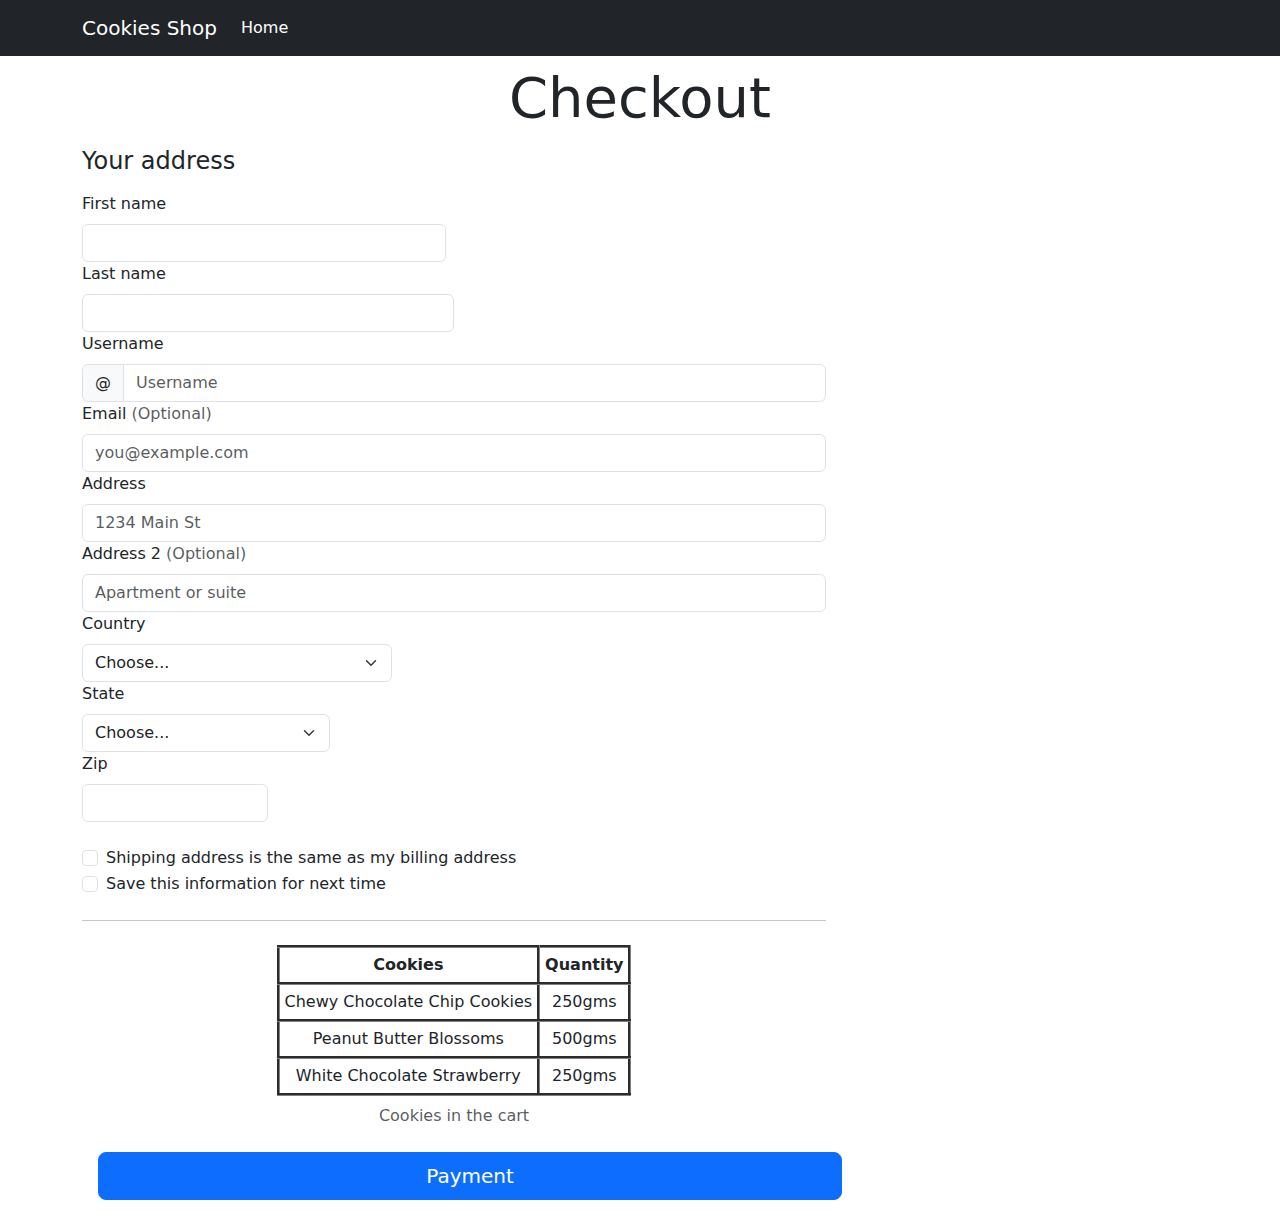
==== Checkout_page.html @ de2ed803 "First commit HTML Capstone project" ====
<!DOCTYPE html>

<html lang="en">

<head>
    <meta charset="utf-8">
    <title>Checkout Page</title>
    <meta name="viewport" content="width=device-width, initial-scale=1">
    <link href="https://cdn.jsdelivr.net/npm/bootstrap@5.3.3/dist/css/bootstrap.min.css" rel="stylesheet"
        integrity="sha384-QWTKZyjpPEjISv5WaRU9OFeRpok6YctnYmDr5pNlyT2bRjXh0JMhjY6hW+ALEwIH" crossorigin="anonymous">
    <script src="https://cdn.jsdelivr.net/npm/bootstrap@5.3.3/dist/js/bootstrap.bundle.min.js"
        integrity="sha384-YvpcrYf0tY3lHB60NNkmXc5s9fDVZLESaAA55NDzOxhy9GkcIdslK1eN7N6jIeHz"
        crossorigin="anonymous"></script>
    <link rel="stylesheet" href="css/styles.css">
</head>

<body>
    <div>
        <header>
            <nav class="navbar navbar-expand-lg navbar-dark bg-dark bg-primary">
                <div class="container">
                    <a class="navbar-brand" href="index.html">Cookies Shop</a>
                    <button class="navbar-toggler" type="button" data-bs-toggle="collapse"
                        data-bs-target="#navbarCollapse" aria-controls="navbarCollapse" aria-expanded="false"
                        aria-label="Toggle navigation">
                        <span class="navbar-toggler-icon"></span>
                    </button>
                    <div class="collapse navbar-collapse" id="navbarCollapse">
                        <ul class="nav navbar-nav mr-auto">
                            <li class="nav-item">
                                <a class="nav-link active" href="index.html">Home</a>
                        </ul>
                    </div>
                </div>
            </nav>
        </header>
    </div>
    <main>
        <div class="container container-fluid">
            <div class="p-2 text-center">
                <h1 class="display-4">Checkout</h1>
            </div>
            <div class="col-md-7 col-lg-8">
                <h4 class="mb-3">Your address</h4>
                <form class="needs-validation" action="done.html" method="get" novalidate>
                    <div class="row g-3">
                        <div class="col-sm-6">
                            <label for="firstName" class="form-label">First name</label>
                            <input type="text" class="form-control" id="firstName" placeholder="" value="" required>
                            <div class="invalid-feedback">
                                Valid first name is required.
                            </div>
                        </div>
                    </div>
                    <div class="col-sm-6">
                        <label for="lastName" class="form-label">Last name</label>
                        <input type="text" class="form-control" id="lastName" placeholder="" value="" required>
                        <div class="invalid-feedback">
                            Valid last name is required.
                        </div>
                    </div>

                    <div class="col-12">
                        <label for="username" class="form-label">Username</label>
                        <div class="input-group has-validation">
                            <span class="input-group-text">@</span>
                            <input type="text" class="form-control" id="username" placeholder="Username" required>
                            <div class="invalid-feedback">
                                Your username is required.
                            </div>
                        </div>
                    </div>
                    <div class="col-12">
                        <label for="email" class="form-label">Email <span class="text-muted">(Optional)</span></label>
                        <input type="email" class="form-control" id="email" placeholder="you@example.com" required>
                        <div class="invalid-feedback">
                            Please enter a valid email address for shipping updates.
                        </div>
                    </div>


                    <div class="col-12">
                        <label for="address" class="form-label">Address</label>
                        <input type="text" class="form-control" id="address" placeholder="1234 Main St" required>
                        <div class="invalid-feedback">
                            Please enter your shipping address.
                        </div>
                    </div>

                    <div class="col-12">
                        <label for="address2" class="form-label">Address 2 <span
                                class="text-muted">(Optional)</span></label>
                        <input type="text" class="form-control" id="address2" placeholder="Apartment or suite">
                    </div>

                    <div class="col-md-5">
                        <label for="country" class="form-label">Country</label>
                        <select class="form-select" id="country" required>
                            <option value="">Choose...</option>
                            <option>Belgium</option>
                            <option>France</option>
                            <option>Germany</option>
                            <option>India</option>
                            <option>United Kingdom</option>
                            <option>United States</option>
                        </select>
                        <div class="invalid-feedback">
                            Please select a valid country.
                        </div>
                    </div>

                    <div class="col-md-4">
                        <label for="state" class="form-label">State</label>
                        <select class="form-select" id="state" required>
                            <option value="">Choose...</option>
                            <option>Not applicable</option>
                            <option>Alabama</option>
                            <option>Alaska</option>
                            <option>Arizona</option>
                            <option>Arkansas</option>
                            <option>Bengaluru</option>
                            <option>California</option>
                            <option>Colorado</option>
                            <option>Connecticut</option>
                            <option>Delaware</option>
                            <option>Florida</option>
                            <option>Georgia</option>
                            <option>Hawaii</option>
                            <option>Idaho</option>
                        </select>
                        <div class="invalid-feedback">
                            Please provide a valid state.
                        </div>
                    </div>
                    <div class="col-md-3">
                        <label for="zip" class="form-label">Zip</label>
                        <input type="text" class="form-control" id="zip" placeholder="" required>
                        <div class="invalid-feedback">
                            Zip code required.
                        </div>
                    </div>

                    <br>
                    <div class="form-check">
                        <input type="checkbox" class="form-check-input" id="same-address">
                        <label class="form-check-label" for="same-address">Shipping address is the same as my
                            billing
                            address</label>
                    </div>
                    <div class="form-check">
                        <input type="checkbox" class="form-check-input" id="save-info">
                        <label class="form-check-label" for="save-info">Save this information for next time</label>
                    </div>
                    <hr class="my-4">
                    <div>
                        <table>
                            <Caption style="text-align: center;">Cookies in the cart</Caption>
                            <thead>
                                <tr>
                                    <th>Cookies</th>
                                    <th>Quantity</th>
                                </tr>
                            </thead>
                            <tr>
                                <td>Chewy Chocolate Chip Cookies</td>
                                <td>250gms</td>
                            </tr>
                            <tr>
                                <td>Peanut Butter Blossoms</td>
                                <td>500gms</td>
                            </tr>
                            <tr>
                                <td>White Chocolate Strawberry</td>
                                <td>250gms</td>
                            </tr>
                        </table>
                    </div>
                    <button class="w-100 btn btn-primary btn-lg m-3" type="submit">Payment</button>
                    <br>
                </form>
            </div>
        </div>
    </main>
</body>
---- css/styles.css ----
.text-justify  { text-align: justify !important; }

.banner {
    background: url('../images/Crazy-No-Bake-Cookies1.jpg') no-repeat fixed;
    box-shadow: inset 0 0 0 100vw rgba(0, 0, 0, 0.1);
    height: 40vh;
    background-size: cover
  }

  /*.card {
    background: #222;
    border: 1px solid #dd2476;
    color: rgba(250, 250, 250, 0.8);
    margin-bottom: 2rem;
  }*/

  table {
    margin-left:auto;
    margin-right:auto;
}
th, td {
    border-width:3px;
    border-style:groove;
    padding: 5px;
    text-align: center;
}
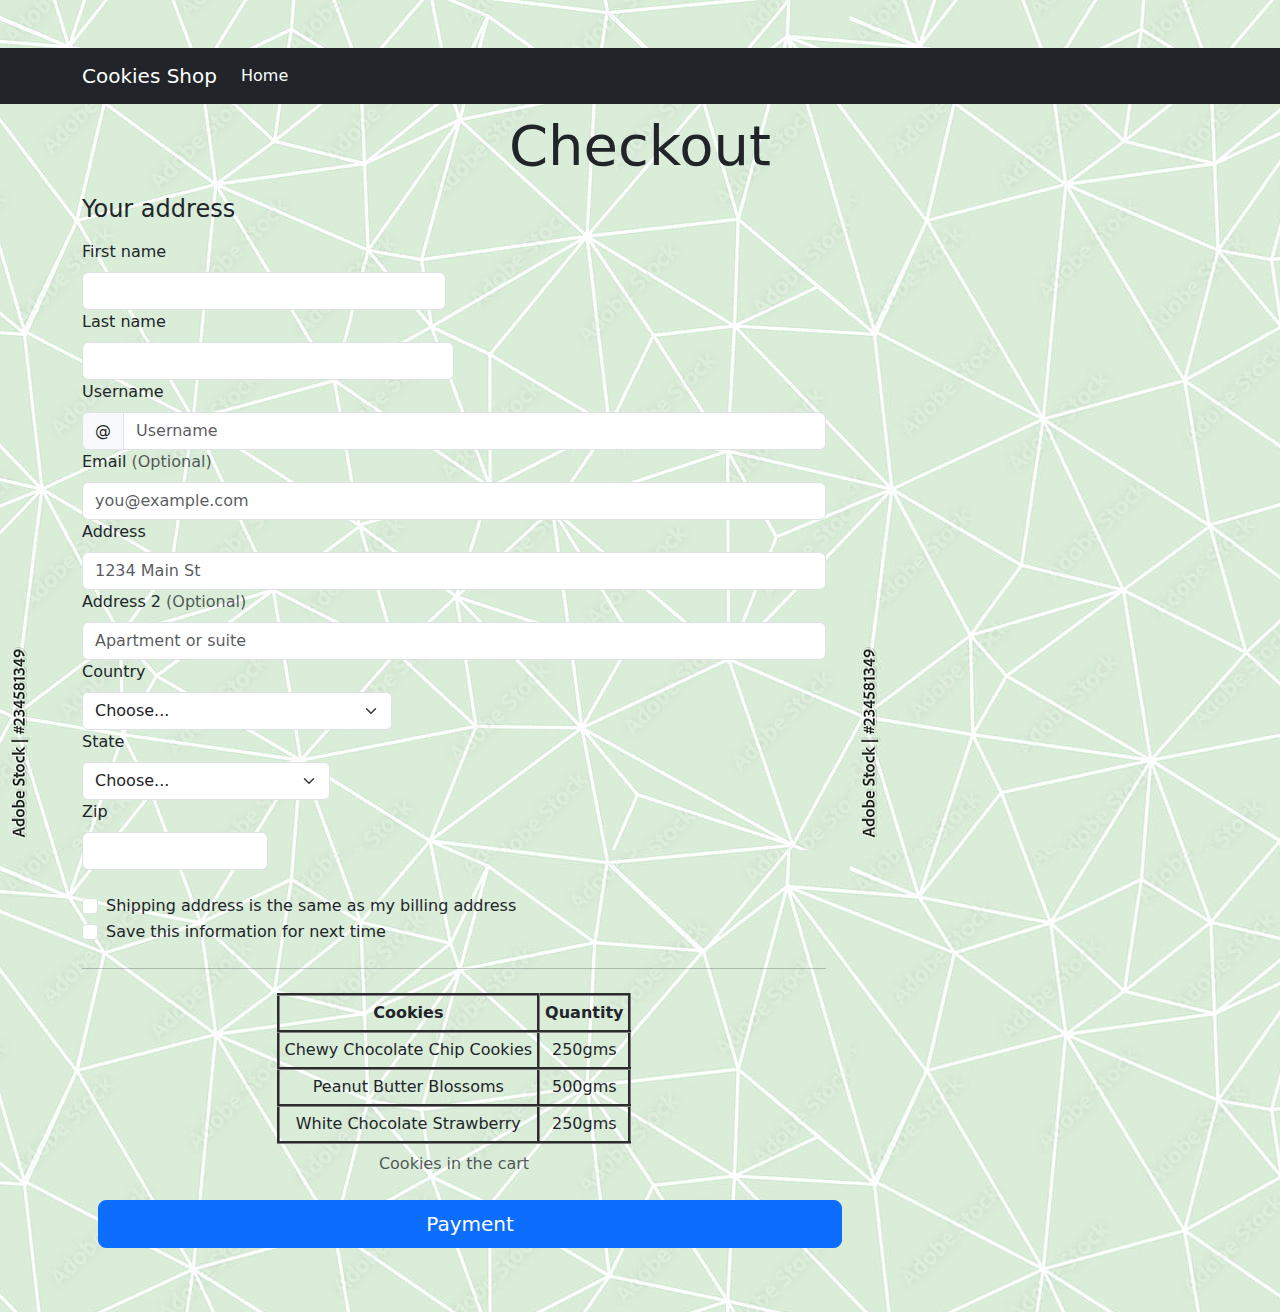
==== commit 923af084: "included javascript file" ====
--- a/Checkout_page.html
+++ b/Checkout_page.html
@@ -12,6 +12,7 @@
         integrity="sha384-YvpcrYf0tY3lHB60NNkmXc5s9fDVZLESaAA55NDzOxhy9GkcIdslK1eN7N6jIeHz"
         crossorigin="anonymous"></script>
     <link rel="stylesheet" href="css/styles.css">
+    <script src="js/form-validation.js"></script>
 </head>
 
 <body>
--- a/css/styles.css
+++ b/css/styles.css
@@ -1,28 +1,37 @@
-.text-justify  { text-align: justify !important; }
+.text-justify {
+  text-align: justify !important;
+}
 
 .banner {
-    background: url('../images/Crazy-No-Bake-Cookies1.jpg') no-repeat fixed;
-    box-shadow: inset 0 0 0 100vw rgba(0, 0, 0, 0.1);
-    height: 40vh;
-    background-size: cover
-  }
+  background: url('../images/Crazy-No-Bake-Cookies1.jpg') no-repeat fixed;
+  box-shadow: inset 0 0 0 100vw rgba(0, 0, 0, 0.1);
+  height: 40vh;
+  background-size: cover
+}
 
-  /*.card {
+/*.card {
     background: #222;
     border: 1px solid #dd2476;
     color: rgba(250, 250, 250, 0.8);
     margin-bottom: 2rem;
   }*/
 
-  table {
-    margin-left:auto;
-    margin-right:auto;
-}
-th, td {
-    border-width:3px;
-    border-style:groove;
-    padding: 5px;
-    text-align: center;
+table {
+  margin-left: auto;
+  margin-right: auto;
 }
 
-  +th,
+td {
+  border-width: 3px;
+  border-style: groove;
+  padding: 5px;
+  text-align: center;
+}
+
+body {
+  padding-top: 3rem;
+  padding-bottom: 3rem;
+  background-image: url('../images/desktop-wallpaper-mint-green-network-web-texture-seamless-pattern-great-for-abstract-modern-background-invitations-packaging-design-projects-surface-pattern-design-stock-vector-mint-green-abstract.jpg');
+  background-repeat: repeat;
+}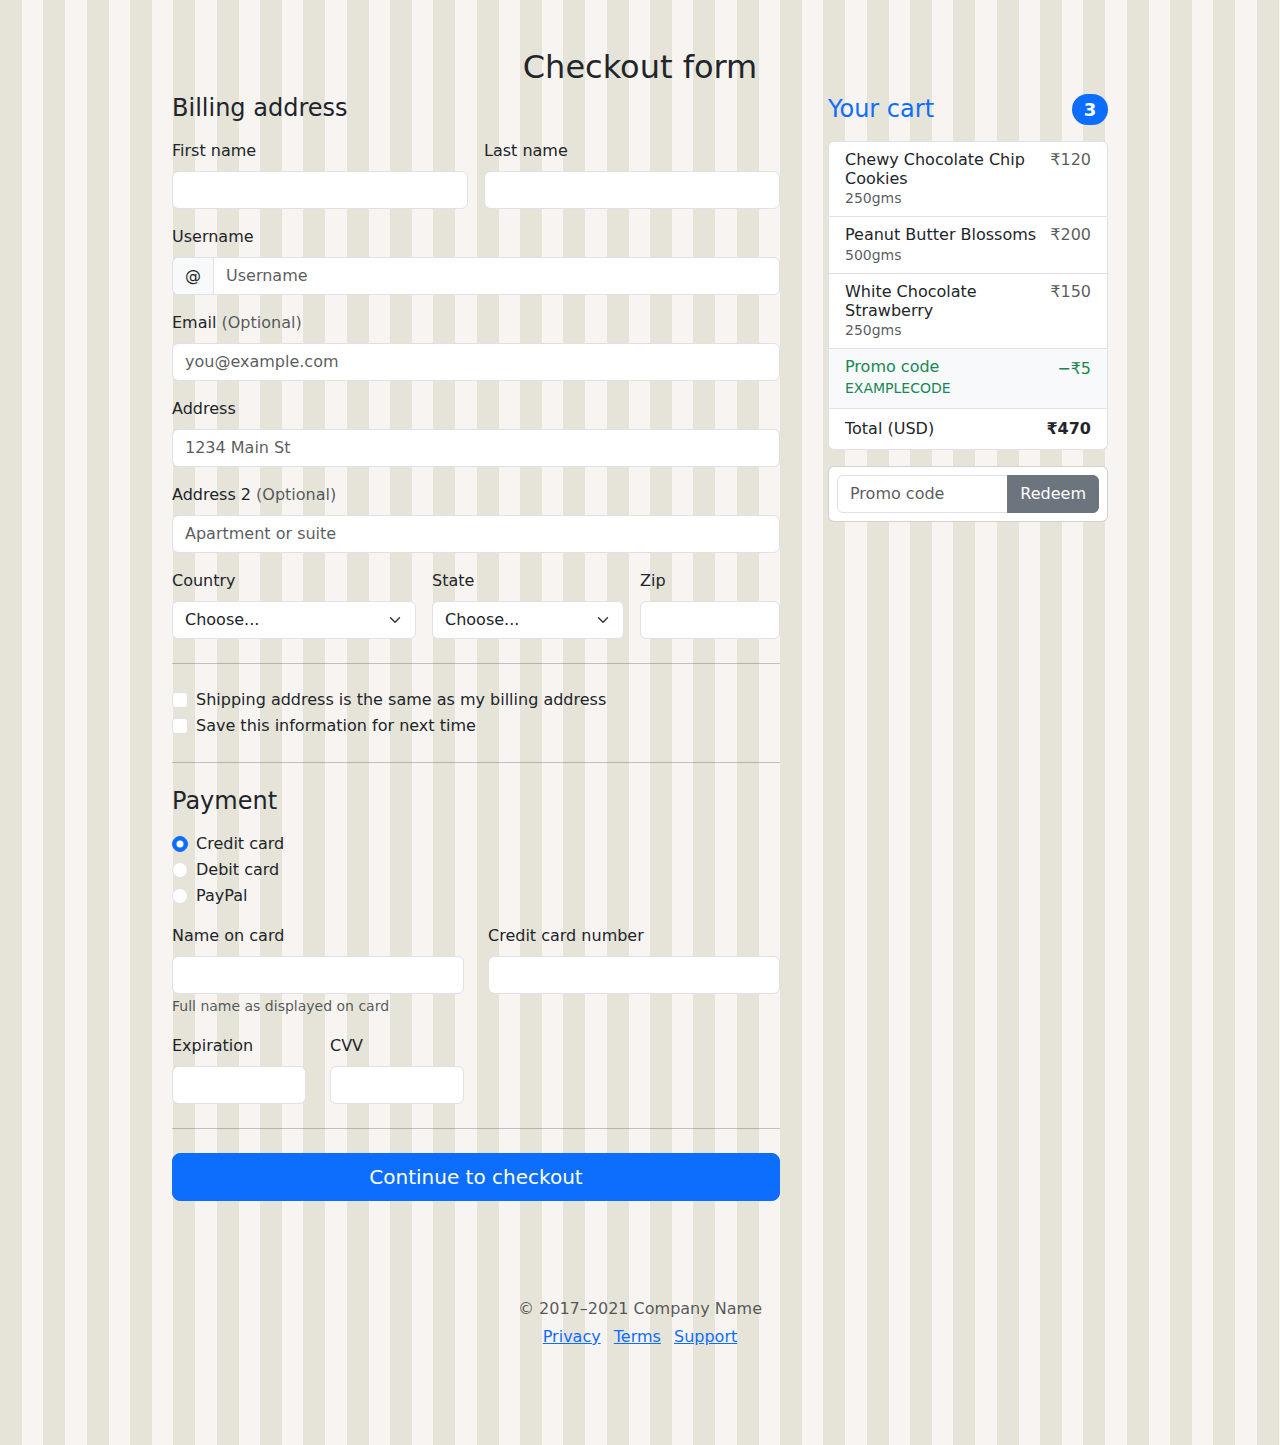
==== commit 01799d76: "validation done in user fields" ====
--- a/Checkout_page.html
+++ b/Checkout_page.html
@@ -1,185 +1,250 @@
-<!DOCTYPE html>
-
+<!doctype html>
 <html lang="en">
 
 <head>
-    <meta charset="utf-8">
-    <title>Checkout Page</title>
-    <meta name="viewport" content="width=device-width, initial-scale=1">
-    <link href="https://cdn.jsdelivr.net/npm/bootstrap@5.3.3/dist/css/bootstrap.min.css" rel="stylesheet"
-        integrity="sha384-QWTKZyjpPEjISv5WaRU9OFeRpok6YctnYmDr5pNlyT2bRjXh0JMhjY6hW+ALEwIH" crossorigin="anonymous">
-    <script src="https://cdn.jsdelivr.net/npm/bootstrap@5.3.3/dist/js/bootstrap.bundle.min.js"
-        integrity="sha384-YvpcrYf0tY3lHB60NNkmXc5s9fDVZLESaAA55NDzOxhy9GkcIdslK1eN7N6jIeHz"
-        crossorigin="anonymous"></script>
-    <link rel="stylesheet" href="css/styles.css">
-    <script src="js/form-validation.js"></script>
+  <meta charset="utf-8">
+  <title>Checkout Page</title>
+  <meta name="viewport" content="width=device-width, initial-scale=1">
+
+  <!-- Bootstrap core CSS -->
+  <link href="https://cdn.jsdelivr.net/npm/bootstrap@5.3.3/dist/css/bootstrap.min.css" rel="stylesheet"
+    integrity="sha384-QWTKZyjpPEjISv5WaRU9OFeRpok6YctnYmDr5pNlyT2bRjXh0JMhjY6hW+ALEwIH" crossorigin="anonymous">
+
+  <script src="https://cdn.jsdelivr.net/npm/bootstrap@5.3.3/dist/js/bootstrap.bundle.min.js"
+    integrity="sha384-YvpcrYf0tY3lHB60NNkmXc5s9fDVZLESaAA55NDzOxhy9GkcIdslK1eN7N6jIeHz"
+    crossorigin="anonymous"></script>
+  <!-- Custom styles for this template -->
+  <link rel="stylesheet" href="css/styles.css">
+
 </head>
 
-<body>
-    <div>
-        <header>
-            <nav class="navbar navbar-expand-lg navbar-dark bg-dark bg-primary">
-                <div class="container">
-                    <a class="navbar-brand" href="index.html">Cookies Shop</a>
-                    <button class="navbar-toggler" type="button" data-bs-toggle="collapse"
-                        data-bs-target="#navbarCollapse" aria-controls="navbarCollapse" aria-expanded="false"
-                        aria-label="Toggle navigation">
-                        <span class="navbar-toggler-icon"></span>
-                    </button>
-                    <div class="collapse navbar-collapse" id="navbarCollapse">
-                        <ul class="nav navbar-nav mr-auto">
-                            <li class="nav-item">
-                                <a class="nav-link active" href="index.html">Home</a>
-                        </ul>
-                    </div>
-                </div>
-            </nav>
-        </header>
-    </div>
+<body class="bg-light">
+
+  <div class="container">
     <main>
-        <div class="container container-fluid">
-            <div class="p-2 text-center">
-                <h1 class="display-4">Checkout</h1>
-            </div>
-            <div class="col-md-7 col-lg-8">
-                <h4 class="mb-3">Your address</h4>
-                <form class="needs-validation" action="done.html" method="get" novalidate>
-                    <div class="row g-3">
-                        <div class="col-sm-6">
-                            <label for="firstName" class="form-label">First name</label>
-                            <input type="text" class="form-control" id="firstName" placeholder="" value="" required>
-                            <div class="invalid-feedback">
-                                Valid first name is required.
-                            </div>
-                        </div>
-                    </div>
-                    <div class="col-sm-6">
-                        <label for="lastName" class="form-label">Last name</label>
-                        <input type="text" class="form-control" id="lastName" placeholder="" value="" required>
-                        <div class="invalid-feedback">
-                            Valid last name is required.
-                        </div>
-                    </div>
-
-                    <div class="col-12">
-                        <label for="username" class="form-label">Username</label>
-                        <div class="input-group has-validation">
-                            <span class="input-group-text">@</span>
-                            <input type="text" class="form-control" id="username" placeholder="Username" required>
-                            <div class="invalid-feedback">
-                                Your username is required.
-                            </div>
-                        </div>
-                    </div>
-                    <div class="col-12">
-                        <label for="email" class="form-label">Email <span class="text-muted">(Optional)</span></label>
-                        <input type="email" class="form-control" id="email" placeholder="you@example.com" required>
-                        <div class="invalid-feedback">
-                            Please enter a valid email address for shipping updates.
-                        </div>
-                    </div>
-
-
-                    <div class="col-12">
-                        <label for="address" class="form-label">Address</label>
-                        <input type="text" class="form-control" id="address" placeholder="1234 Main St" required>
-                        <div class="invalid-feedback">
-                            Please enter your shipping address.
-                        </div>
-                    </div>
-
-                    <div class="col-12">
-                        <label for="address2" class="form-label">Address 2 <span
-                                class="text-muted">(Optional)</span></label>
-                        <input type="text" class="form-control" id="address2" placeholder="Apartment or suite">
-                    </div>
-
-                    <div class="col-md-5">
-                        <label for="country" class="form-label">Country</label>
-                        <select class="form-select" id="country" required>
-                            <option value="">Choose...</option>
-                            <option>Belgium</option>
-                            <option>France</option>
-                            <option>Germany</option>
-                            <option>India</option>
-                            <option>United Kingdom</option>
-                            <option>United States</option>
-                        </select>
-                        <div class="invalid-feedback">
-                            Please select a valid country.
-                        </div>
-                    </div>
-
-                    <div class="col-md-4">
-                        <label for="state" class="form-label">State</label>
-                        <select class="form-select" id="state" required>
-                            <option value="">Choose...</option>
-                            <option>Not applicable</option>
-                            <option>Alabama</option>
-                            <option>Alaska</option>
-                            <option>Arizona</option>
-                            <option>Arkansas</option>
-                            <option>Bengaluru</option>
-                            <option>California</option>
-                            <option>Colorado</option>
-                            <option>Connecticut</option>
-                            <option>Delaware</option>
-                            <option>Florida</option>
-                            <option>Georgia</option>
-                            <option>Hawaii</option>
-                            <option>Idaho</option>
-                        </select>
-                        <div class="invalid-feedback">
-                            Please provide a valid state.
-                        </div>
-                    </div>
-                    <div class="col-md-3">
-                        <label for="zip" class="form-label">Zip</label>
-                        <input type="text" class="form-control" id="zip" placeholder="" required>
-                        <div class="invalid-feedback">
-                            Zip code required.
-                        </div>
-                    </div>
-
-                    <br>
-                    <div class="form-check">
-                        <input type="checkbox" class="form-check-input" id="same-address">
-                        <label class="form-check-label" for="same-address">Shipping address is the same as my
-                            billing
-                            address</label>
-                    </div>
-                    <div class="form-check">
-                        <input type="checkbox" class="form-check-input" id="save-info">
-                        <label class="form-check-label" for="save-info">Save this information for next time</label>
-                    </div>
-                    <hr class="my-4">
-                    <div>
-                        <table>
-                            <Caption style="text-align: center;">Cookies in the cart</Caption>
-                            <thead>
-                                <tr>
-                                    <th>Cookies</th>
-                                    <th>Quantity</th>
-                                </tr>
-                            </thead>
-                            <tr>
-                                <td>Chewy Chocolate Chip Cookies</td>
-                                <td>250gms</td>
-                            </tr>
-                            <tr>
-                                <td>Peanut Butter Blossoms</td>
-                                <td>500gms</td>
-                            </tr>
-                            <tr>
-                                <td>White Chocolate Strawberry</td>
-                                <td>250gms</td>
-                            </tr>
-                        </table>
-                    </div>
-                    <button class="w-100 btn btn-primary btn-lg m-3" type="submit">Payment</button>
-                    <br>
-                </form>
-            </div>
+      <!--<div class="py-5 text-center">
+      <img class="d-block mx-auto mb-4" src="../assets/brand/bootstrap-logo.svg" alt="" width="72" height="57"> -->
+      <h2 style="text-align: center;">Checkout form</h2>
+      <!-- <p class="lead">Below is an example form built entirely with Bootstrap’s form controls. Each required form group has a validation state that can be triggered by attempting to submit the form without completing it.</p>
+    </div> -->
+
+      <div class="row g-5">
+        <div class="col-md-5 col-lg-4 order-md-last">
+          <h4 class="d-flex justify-content-between align-items-center mb-3">
+            <span class="text-primary">Your cart</span>
+            <span class="badge bg-primary rounded-pill">3</span>
+          </h4>
+          <ul class="list-group mb-3">
+            <li class="list-group-item d-flex justify-content-between lh-sm">
+              <div>
+                <h6 class="my-0">Chewy Chocolate Chip Cookies</h6>
+                <small class="text-muted">250gms</small>
+              </div>
+              <span class="text-muted">&#8377;120</span>
+            </li>
+            <li class="list-group-item d-flex justify-content-between lh-sm">
+              <div>
+                <h6 class="my-0">Peanut Butter Blossoms</h6>
+                <small class="text-muted">500gms</small>
+              </div>
+              <span class="text-muted">&#8377;200</span>
+            </li>
+            <li class="list-group-item d-flex justify-content-between lh-sm">
+              <div>
+                <h6 class="my-0">White Chocolate Strawberry</h6>
+                <small class="text-muted">250gms</small>
+              </div>
+              <span class="text-muted">&#8377;150</span>
+            </li>
+            <li class="list-group-item d-flex justify-content-between bg-light">
+              <div class="text-success">
+                <h6 class="my-0">Promo code</h6>
+                <small>EXAMPLECODE</small>
+              </div>
+              <span class="text-success">−&#8377;5</span>
+            </li>
+            <li class="list-group-item d-flex justify-content-between">
+              <span>Total (USD)</span>
+              <strong>&#8377;470</strong>
+            </li>
+          </ul>
+
+          <form class="card p-2">
+            <div class="input-group">
+              <input type="text" class="form-control" placeholder="Promo code">
+              <button type="submit" class="btn btn-secondary">Redeem</button>
+            </div>
+          </form>
         </div>
+        <div class="col-md-7 col-lg-8">
+          <h4 class="mb-3">Billing address</h4>
+          <form class="needs-validation" novalidate>
+            <div class="row g-3">
+              <div class="col-sm-6">
+                <label for="firstName" class="form-label">First name</label>
+                <input type="text" class="form-control" id="firstName" placeholder="" value="" required>
+                <div class="invalid-feedback">
+                  Valid first name is required.
+                </div>
+              </div>
+
+              <div class="col-sm-6">
+                <label for="lastName" class="form-label">Last name</label>
+                <input type="text" class="form-control" id="lastName" placeholder="" value="" required>
+                <div class="invalid-feedback">
+                  Valid last name is required.
+                </div>
+              </div>
+
+              <div class="col-12">
+                <label for="username" class="form-label">Username</label>
+                <div class="input-group has-validation">
+                  <span class="input-group-text">@</span>
+                  <input type="text" class="form-control" id="username" placeholder="Username" required>
+                  <div class="invalid-feedback">
+                    Your username is required.
+                  </div>
+                </div>
+              </div>
+
+              <div class="col-12">
+                <label for="email" class="form-label">Email <span class="text-muted">(Optional)</span></label>
+                <input type="email" class="form-control" id="email" placeholder="you@example.com">
+                <div class="invalid-feedback">
+                  Please enter a valid email address for shipping updates.
+                </div>
+              </div>
+
+              <div class="col-12">
+                <label for="address" class="form-label">Address</label>
+                <input type="text" class="form-control" id="address" placeholder="1234 Main St" required>
+                <div class="invalid-feedback">
+                  Please enter your shipping address.
+                </div>
+              </div>
+
+              <div class="col-12">
+                <label for="address2" class="form-label">Address 2 <span class="text-muted">(Optional)</span></label>
+                <input type="text" class="form-control" id="address2" placeholder="Apartment or suite">
+              </div>
+
+              <div class="col-md-5">
+                <label for="country" class="form-label">Country</label>
+                <select class="form-select" id="country" required>
+                  <option value="">Choose...</option>
+                  <option>India</option>
+                </select>
+                <div class="invalid-feedback">
+                  Please select a valid country.
+                </div>
+              </div>
+
+              <div class="col-md-4">
+                <label for="state" class="form-label">State</label>
+                <select class="form-select" id="state" required>
+                  <option value="">Choose...</option>
+                  <option>Karnataka</option>
+                </select>
+                <div class="invalid-feedback">
+                  Please provide a valid state.
+                </div>
+              </div>
+
+              <div class="col-md-3">
+                <label for="zip" class="form-label">Zip</label>
+                <input type="text" class="form-control" id="zip" placeholder="" required>
+                <div class="invalid-feedback">
+                  Zip code required.
+                </div>
+              </div>
+            </div>
+
+            <hr class="my-4">
+
+            <div class="form-check">
+              <input type="checkbox" class="form-check-input" id="same-address">
+              <label class="form-check-label" for="same-address">Shipping address is the same as my billing
+                address</label>
+            </div>
+
+            <div class="form-check">
+              <input type="checkbox" class="form-check-input" id="save-info">
+              <label class="form-check-label" for="save-info">Save this information for next time</label>
+            </div>
+
+            <hr class="my-4">
+
+            <h4 class="mb-3">Payment</h4>
+
+            <div class="my-3">
+              <div class="form-check">
+                <input id="credit" name="paymentMethod" type="radio" class="form-check-input" checked required>
+                <label class="form-check-label" for="credit">Credit card</label>
+              </div>
+              <div class="form-check">
+                <input id="debit" name="paymentMethod" type="radio" class="form-check-input" required>
+                <label class="form-check-label" for="debit">Debit card</label>
+              </div>
+              <div class="form-check">
+                <input id="paypal" name="paymentMethod" type="radio" class="form-check-input" required>
+                <label class="form-check-label" for="paypal">PayPal</label>
+              </div>
+            </div>
+
+            <div class="row gy-3">
+              <div class="col-md-6">
+                <label for="cc-name" class="form-label">Name on card</label>
+                <input type="text" class="form-control" id="cc-name" placeholder="" required>
+                <small class="text-muted">Full name as displayed on card</small>
+                <div class="invalid-feedback">
+                  Name on card is required
+                </div>
+              </div>
+
+              <div class="col-md-6">
+                <label for="cc-number" class="form-label">Credit card number</label>
+                <input type="text" class="form-control" id="cc-number" placeholder="" required>
+                <div class="invalid-feedback">
+                  Credit card number is required
+                </div>
+              </div>
+
+              <div class="col-md-3">
+                <label for="cc-expiration" class="form-label">Expiration</label>
+                <input type="text" class="form-control" id="cc-expiration" placeholder="" required>
+                <div class="invalid-feedback">
+                  Expiration date required
+                </div>
+              </div>
+
+              <div class="col-md-3">
+                <label for="cc-cvv" class="form-label">CVV</label>
+                <input type="text" class="form-control" id="cc-cvv" placeholder="" required>
+                <div class="invalid-feedback">
+                  Security code required
+                </div>
+              </div>
+            </div>
+
+            <hr class="my-4">
+
+            <button class="w-100 btn btn-primary btn-lg" type="submit">Continue to checkout</button>
+          </form>
+        </div>
+      </div>
     </main>
-</body>+
+    <footer class="my-5 pt-5 text-muted text-center text-small">
+      <p class="mb-1">&copy; 2017–2021 Company Name</p>
+      <ul class="list-inline">
+        <li class="list-inline-item"><a href="#">Privacy</a></li>
+        <li class="list-inline-item"><a href="#">Terms</a></li>
+        <li class="list-inline-item"><a href="#">Support</a></li>
+      </ul>
+    </footer>
+  </div>
+
+  <script src="js/form-validation.js"></script>
+</body>
+
+</html>--- a/css/styles.css
+++ b/css/styles.css
@@ -1,5 +1,9 @@
 .text-justify {
   text-align: justify !important;
+}
+
+.container {
+  max-width: 960px;
 }
 
 .banner {
@@ -15,6 +19,11 @@
     color: rgba(250, 250, 250, 0.8);
     margin-bottom: 2rem;
   }*/
+
+.image_size {
+  height: auto;
+  width: auto;
+}
 
 table {
   margin-left: auto;
@@ -32,6 +41,10 @@
 body {
   padding-top: 3rem;
   padding-bottom: 3rem;
-  background-image: url('../images/desktop-wallpaper-mint-green-network-web-texture-seamless-pattern-great-for-abstract-modern-background-invitations-packaging-design-projects-surface-pattern-design-stock-vector-mint-green-abstract.jpg');
+  background-image: url('../images/pattern.png');
   background-repeat: repeat;
+}
+
+.spacing {
+  padding: 10px;
 }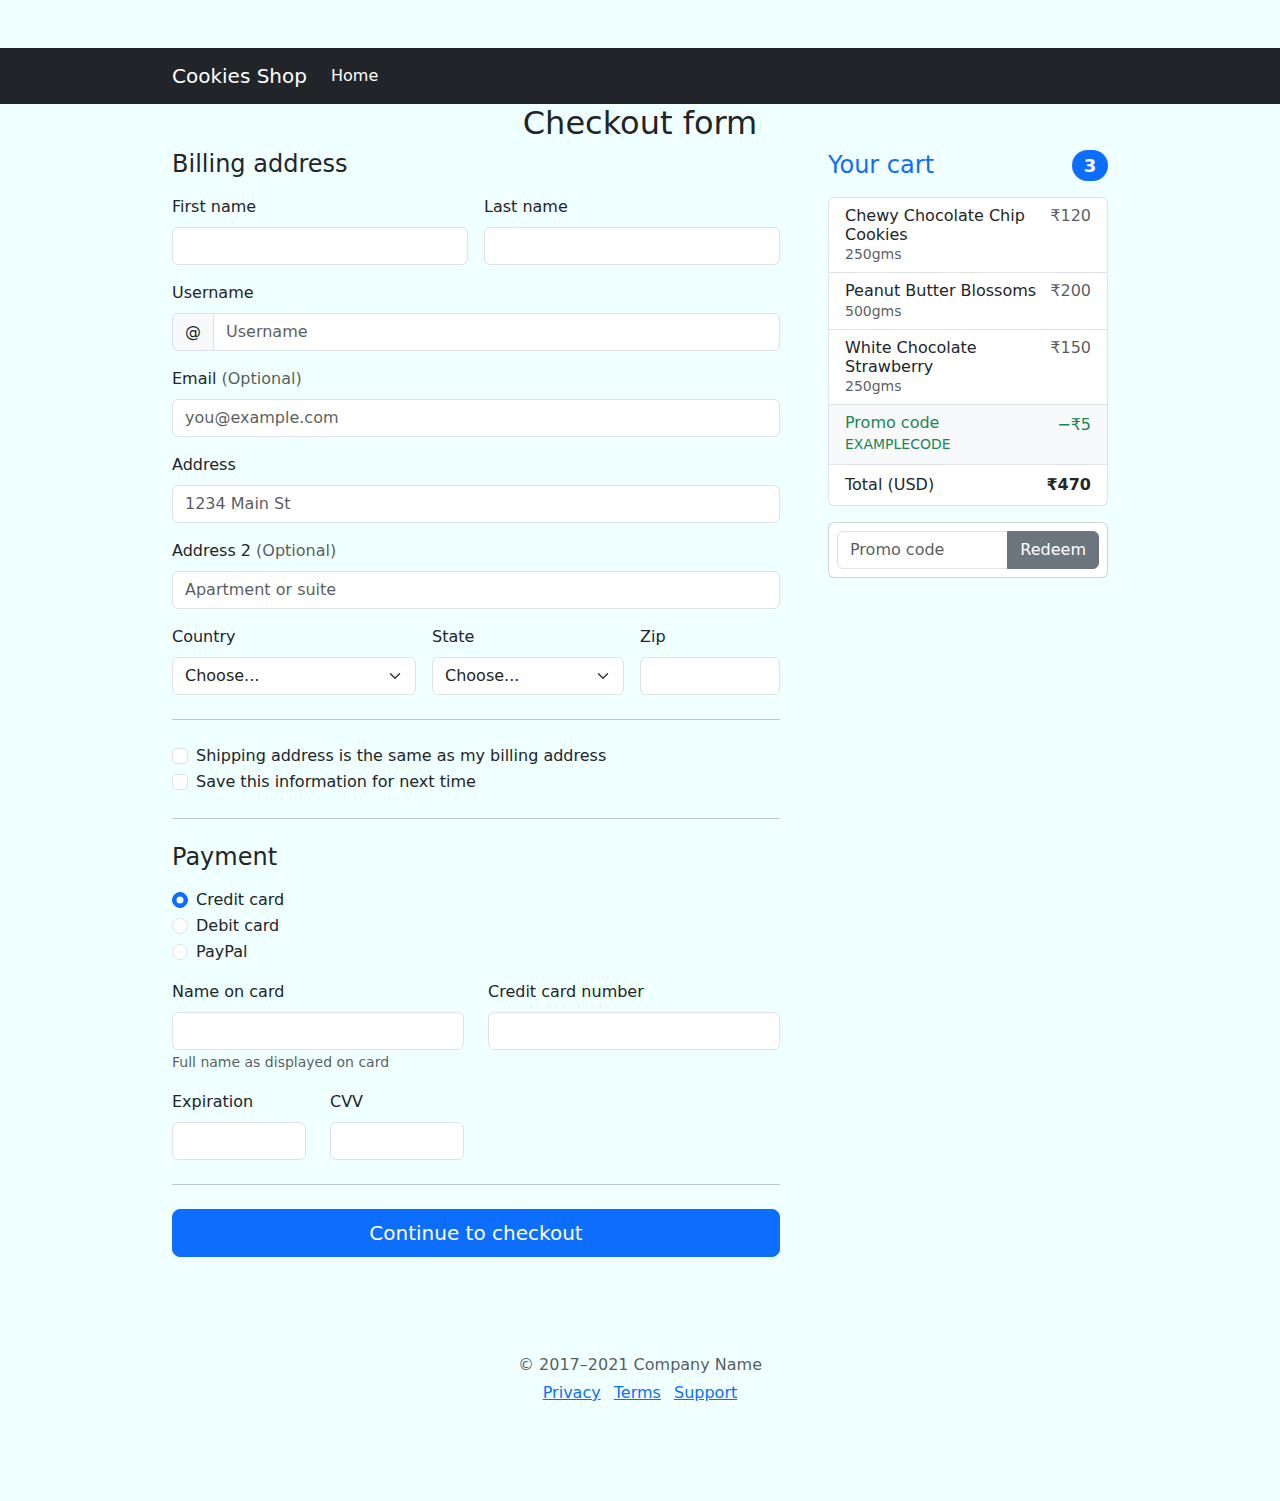
==== commit ac8e33aa: "final" ====
--- a/Checkout_page.html
+++ b/Checkout_page.html
@@ -18,7 +18,29 @@
 
 </head>
 
-<body class="bg-light">
+<body>
+  <!-- Navigation bar -->
+  <div>
+    <header>
+        <nav class="navbar navbar-expand-lg navbar-dark bg-dark bg-primary">
+            <div class="container">
+                <a class="navbar-brand" href="index.html">Cookies Shop</a>
+                <button class="navbar-toggler" type="button" data-bs-toggle="collapse"
+                    data-bs-target="#navbarCollapse" aria-controls="navbarCollapse" aria-expanded="false"
+                    aria-label="Toggle navigation">
+                    <span class="navbar-toggler-icon"></span>
+                </button>
+                <div class="collapse navbar-collapse" id="navbarCollapse">  
+                    <ul class="nav navbar-nav mr-auto">
+                        <li class="nav-item">
+                            <a class="nav-link active" href="index.html">Home</a>
+                        </li>
+                    </ul>
+                </div>
+            </div>
+        </nav>
+    </header>
+</div>
 
   <div class="container">
     <main>
--- a/css/styles.css
+++ b/css/styles.css
@@ -21,8 +21,9 @@
   }*/
 
 .image_size {
-  height: auto;
-  width: auto;
+    width: 50%; /* Set the desired width */
+    height: 50%; /* Maintain aspect ratio */
+    object-fit: contain;
 }
 
 table {
@@ -41,10 +42,19 @@
 body {
   padding-top: 3rem;
   padding-bottom: 3rem;
-  background-image: url('../images/pattern.png');
+  background-color:azure;
   background-repeat: repeat;
 }
 
 .spacing {
   padding: 10px;
-}+
+}
+
+a[href^='mailto']::before {
+  content: '📧 ';
+}
+
+a[href^='tel']::before {
+  content: '📞 ';
+}
